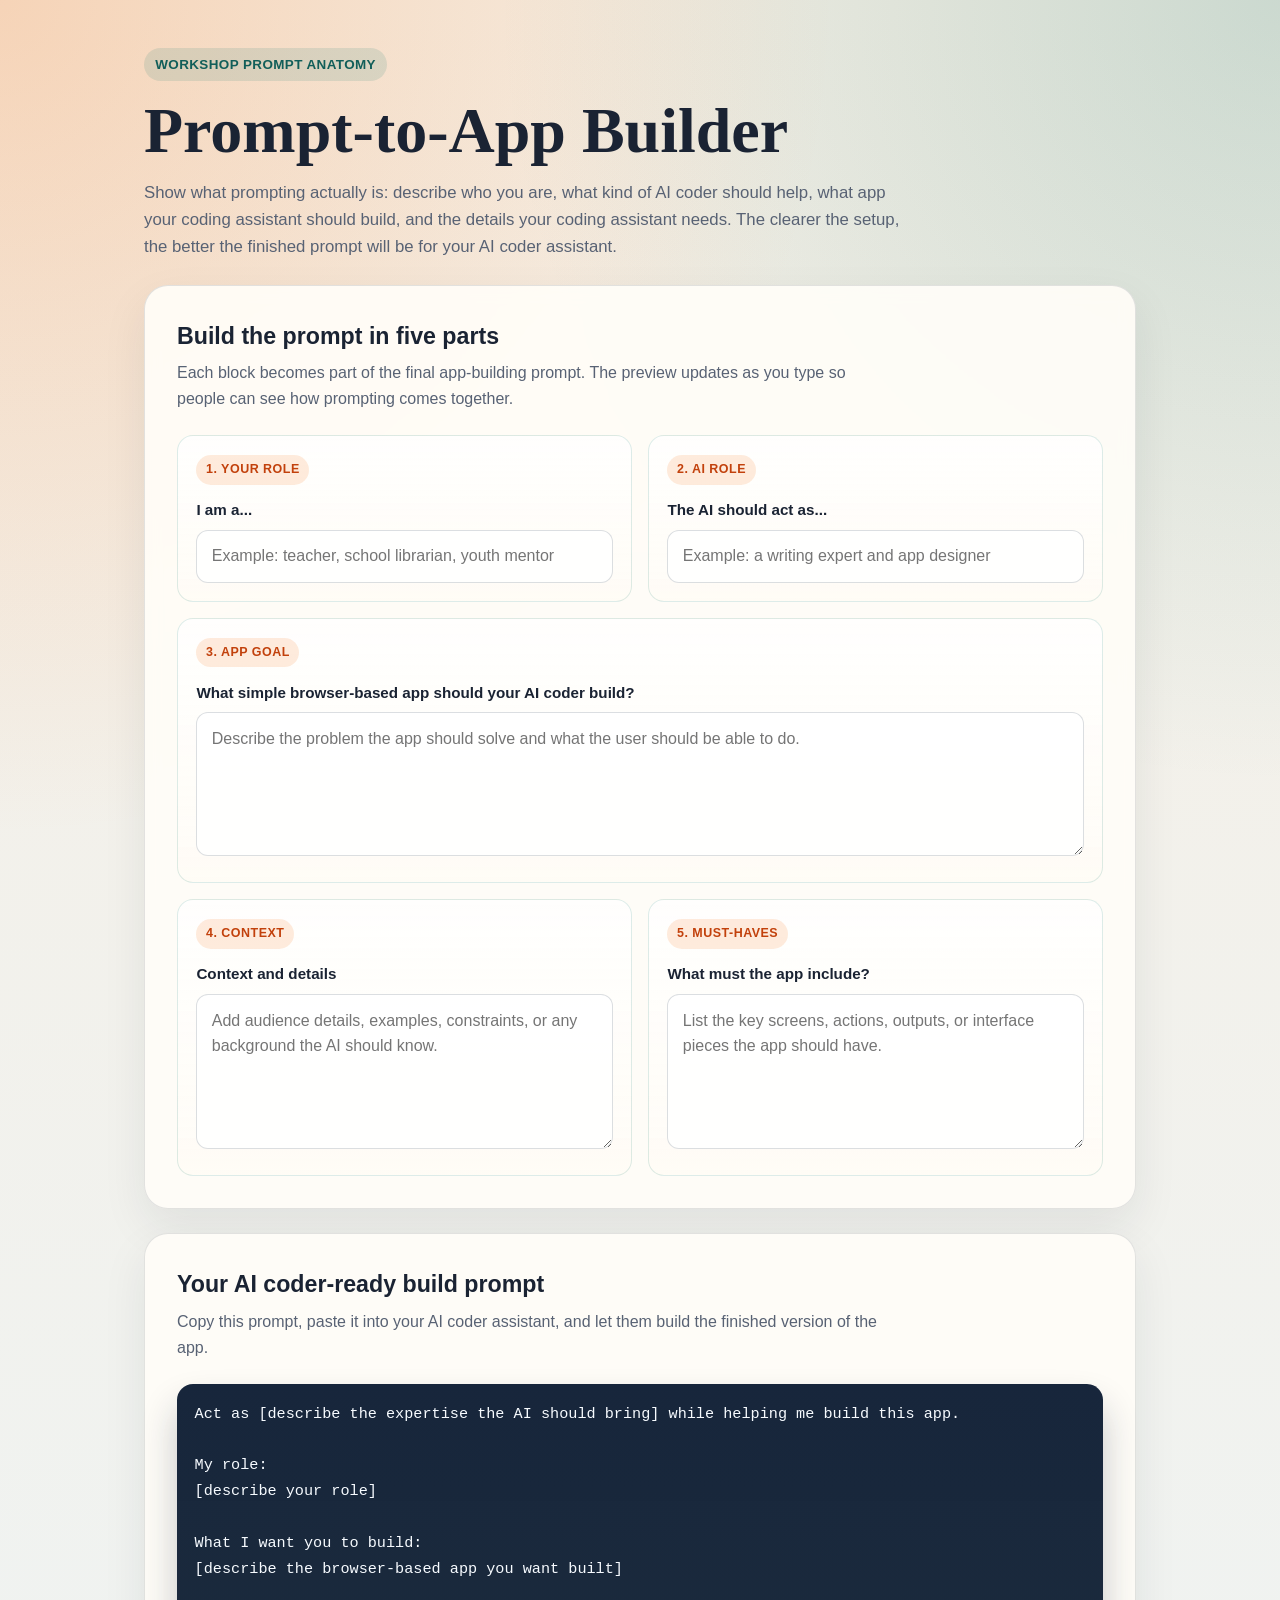
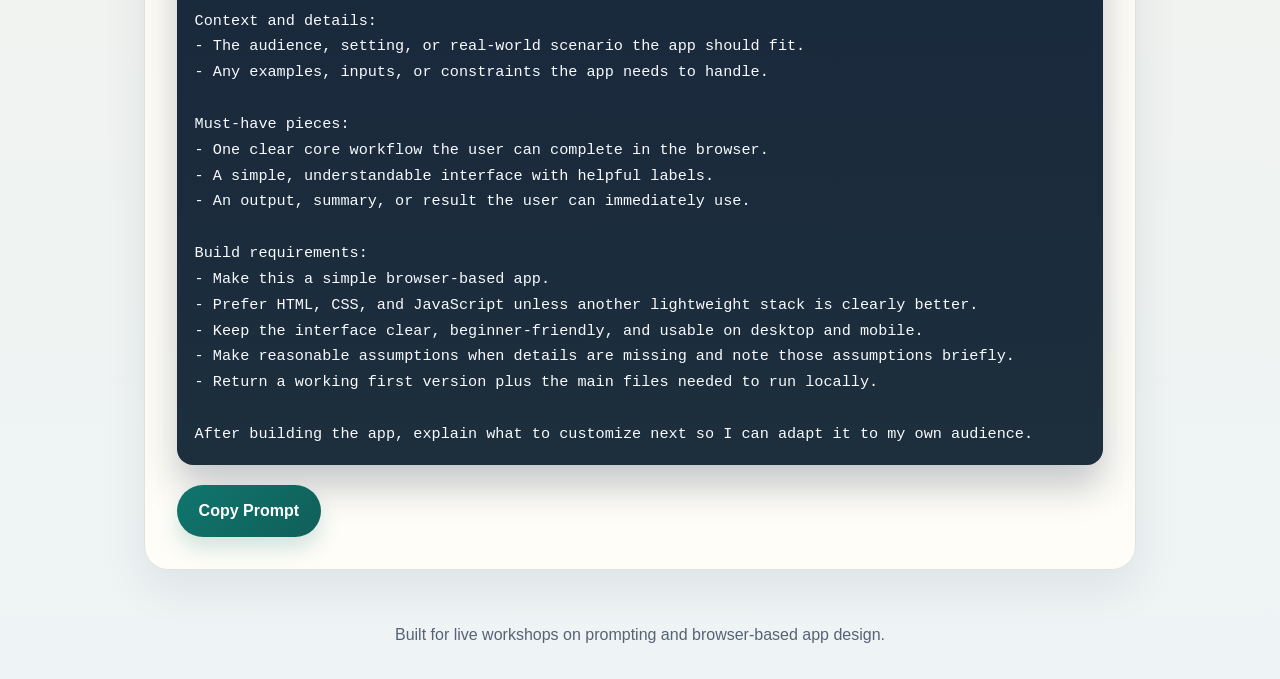
==== index.html @ fe6d316c "Add prompt-to-app builder" ====
<!DOCTYPE html>
<html lang="en">
<head>
  <meta charset="UTF-8" />
  <meta name="viewport" content="width=device-width, initial-scale=1.0" />
  <title>Prompt-to-App Builder</title>
  <link rel="stylesheet" href="style.css" />
</head>
<body>
  <header>
    <p class="eyebrow">Workshop prompt anatomy</p>
    <h1>Prompt-to-App Builder</h1>
    <p class="subtitle">
      Show what prompting actually is: describe who you are, what kind of AI
      coder should help, what app your coding assistant should build, and the
      details your coding assistant needs. The clearer the setup, the better
      the finished prompt will be for your AI coder assistant.
    </p>
  </header>

  <main>
    <section class="form-section" aria-label="Prompt builder form">
      <div class="section-heading">
        <h2>Build the prompt in five parts</h2>
        <p>
          Each block becomes part of the final app-building prompt. The preview
          updates as you type so people can see how prompting comes together.
        </p>
      </div>

      <div class="prompt-grid">
        <div class="prompt-block">
          <p class="block-label">1. Your role</p>
          <label for="userRole">I am a...</label>
          <input
            type="text"
            id="userRole"
            name="userRole"
            placeholder="Example: teacher, school librarian, youth mentor"
            maxlength="120"
          />
        </div>

        <div class="prompt-block">
          <p class="block-label">2. AI role</p>
          <label for="aiRole">The AI should act as...</label>
          <input
            type="text"
            id="aiRole"
            name="aiRole"
            placeholder="Example: a writing expert and app designer"
            maxlength="160"
          />
        </div>

        <div class="prompt-block prompt-block-wide">
          <p class="block-label">3. App goal</p>
          <label for="appIdea">What simple browser-based app should your AI coder build?</label>
          <textarea
            id="appIdea"
            name="appIdea"
            rows="4"
            placeholder="Describe the problem the app should solve and what the user should be able to do."
            maxlength="500"
          ></textarea>
        </div>

        <div class="prompt-block">
          <p class="block-label">4. Context</p>
          <label for="contextDetails">Context and details</label>
          <textarea
            id="contextDetails"
            name="contextDetails"
            rows="5"
            placeholder="Add audience details, examples, constraints, or any background the AI should know."
            maxlength="1000"
          ></textarea>
        </div>

        <div class="prompt-block">
          <p class="block-label">5. Must-haves</p>
          <label for="mustHaves">What must the app include?</label>
          <textarea
            id="mustHaves"
            name="mustHaves"
            rows="5"
            placeholder="List the key screens, actions, outputs, or interface pieces the app should have."
            maxlength="1000"
          ></textarea>
        </div>
      </div>
    </section>

    <section
      class="results-section"
      aria-live="polite"
      aria-label="Generated build prompt"
    >
      <div class="section-heading">
        <h2>Your AI coder-ready build prompt</h2>
        <p>
          Copy this prompt, paste it into your AI coder assistant, and let
          them build the finished version of the app.
        </p>
      </div>

      <div class="prompt-output-card">
        <pre id="promptOutput" class="prompt-output"></pre>
      </div>

      <div class="action-row">
        <button type="button" id="copyBtn" class="btn-primary">Copy Prompt</button>
        <p class="copy-feedback" id="copyFeedback" aria-live="polite"></p>
      </div>
    </section>
  </main>

  <footer>
    <p>
      Built for live workshops on prompting and browser-based app design.
    </p>
  </footer>

  <script src="script.js"></script>
</body>
</html>
---- style.css ----
*,
*::before,
*::after {
  box-sizing: border-box;
}

body,
h1,
h2,
p,
pre {
  margin: 0;
}

:root {
  --color-bg: #f5efe5;
  --color-bg-soft: #eef4f5;
  --color-surface: rgba(255, 253, 248, 0.92);
  --color-surface-strong: #132238;
  --color-primary: #0f766e;
  --color-primary-dark: #115e59;
  --color-accent: #f97316;
  --color-border: rgba(19, 34, 56, 0.12);
  --color-text: #1a2333;
  --color-muted: #586274;
  --color-output-text: #f7fbff;
  --color-success: #166534;
  --shadow-soft: 0 18px 45px rgba(26, 35, 51, 0.08);
  --shadow-output: 0 22px 36px rgba(19, 34, 56, 0.24);
  --radius-lg: 24px;
  --radius-md: 16px;
  --radius-sm: 12px;
  --font-body: "Aptos", "Segoe UI", sans-serif;
  --font-display: Georgia, "Times New Roman", serif;
  --max-width: 1040px;
}

body {
  min-height: 100vh;
  font-family: var(--font-body);
  color: var(--color-text);
  line-height: 1.6;
  background:
    radial-gradient(circle at top left, rgba(249, 115, 22, 0.22), transparent 32%),
    radial-gradient(circle at top right, rgba(15, 118, 110, 0.18), transparent 30%),
    linear-gradient(180deg, var(--color-bg) 0%, var(--color-bg-soft) 100%);
}

header,
main,
footer {
  width: min(100%, var(--max-width));
  margin: 0 auto;
  padding-left: 1.5rem;
  padding-right: 1.5rem;
}

header {
  padding-top: 3rem;
  padding-bottom: 1.5rem;
}

.eyebrow {
  display: inline-flex;
  align-items: center;
  gap: 0.4rem;
  padding: 0.35rem 0.7rem;
  border-radius: 999px;
  background: rgba(15, 118, 110, 0.12);
  color: var(--color-primary-dark);
  font-size: 0.84rem;
  font-weight: 700;
  letter-spacing: 0.03em;
  text-transform: uppercase;
}

header h1 {
  margin-top: 1rem;
  font-family: var(--font-display);
  font-size: clamp(2.2rem, 5vw, 4rem);
  line-height: 1.05;
}

.subtitle {
  max-width: 760px;
  margin-top: 1rem;
  font-size: 1.05rem;
  color: var(--color-muted);
}

main {
  display: grid;
  gap: 1.5rem;
  padding-bottom: 2.5rem;
}

.form-section,
.results-section {
  padding: 2rem;
  border: 1px solid var(--color-border);
  border-radius: var(--radius-lg);
  background: var(--color-surface);
  box-shadow: var(--shadow-soft);
  backdrop-filter: blur(8px);
  animation: rise-in 420ms ease-out;
}

.section-heading h2 {
  font-size: 1.45rem;
  margin-bottom: 0.35rem;
}

.section-heading p {
  max-width: 700px;
  color: var(--color-muted);
}

.prompt-grid {
  display: grid;
  grid-template-columns: repeat(2, minmax(0, 1fr));
  gap: 1rem;
  margin-top: 1.5rem;
}

.prompt-block {
  padding: 1.15rem;
  border: 1px solid rgba(15, 118, 110, 0.14);
  border-radius: var(--radius-md);
  background:
    linear-gradient(180deg, rgba(255, 255, 255, 0.82), rgba(255, 252, 246, 0.92));
}

.prompt-block-wide {
  grid-column: span 2;
}

.block-label {
  display: inline-flex;
  margin-bottom: 0.85rem;
  padding: 0.3rem 0.6rem;
  border-radius: 999px;
  background: rgba(249, 115, 22, 0.14);
  color: #c2410c;
  font-size: 0.78rem;
  font-weight: 700;
  letter-spacing: 0.04em;
  text-transform: uppercase;
}

label {
  display: block;
  margin-bottom: 0.45rem;
  font-size: 0.95rem;
  font-weight: 700;
}

input[type="text"],
select,
textarea {
  width: 100%;
  border: 1px solid rgba(19, 34, 56, 0.15);
  border-radius: var(--radius-sm);
  background: rgba(255, 255, 255, 0.88);
  color: var(--color-text);
  font: inherit;
  padding: 0.8rem 0.9rem;
  outline: none;
  transition: border-color 160ms ease, box-shadow 160ms ease, transform 160ms ease;
}

textarea {
  min-height: 9rem;
  resize: vertical;
}

input[type="text"]:focus,
select:focus,
textarea:focus {
  border-color: rgba(15, 118, 110, 0.65);
  box-shadow: 0 0 0 4px rgba(15, 118, 110, 0.12);
  transform: translateY(-1px);
}

.prompt-output-card {
  margin-top: 1.5rem;
  padding: 1.1rem;
  border-radius: var(--radius-md);
  background:
    linear-gradient(180deg, rgba(19, 34, 56, 0.98), rgba(17, 35, 50, 0.95));
  box-shadow: var(--shadow-output);
}

.prompt-output {
  white-space: pre-wrap;
  word-break: break-word;
  min-height: 22rem;
  color: var(--color-output-text);
  font-family: Consolas, "Courier New", monospace;
  font-size: 0.95rem;
  line-height: 1.7;
}

.action-row {
  display: flex;
  flex-wrap: wrap;
  align-items: center;
  gap: 0.85rem;
  margin-top: 1.25rem;
}

.btn-primary {
  border: none;
  border-radius: 999px;
  background: linear-gradient(135deg, var(--color-primary), var(--color-primary-dark));
  color: #fff;
  font: inherit;
  font-weight: 700;
  padding: 0.8rem 1.35rem;
  cursor: pointer;
  transition: transform 140ms ease, box-shadow 140ms ease;
  box-shadow: 0 12px 20px rgba(15, 118, 110, 0.18);
}

.btn-primary:hover {
  transform: translateY(-1px);
  box-shadow: 0 14px 24px rgba(15, 118, 110, 0.24);
}

.btn-primary:active {
  transform: translateY(0);
}

.copy-feedback {
  min-height: 1.5rem;
  font-size: 0.92rem;
  font-weight: 700;
  color: var(--color-success);
}

footer {
  padding-top: 0.75rem;
  padding-bottom: 2rem;
  text-align: center;
  color: var(--color-muted);
}

.footer-note {
  margin-top: 0.35rem;
  font-size: 0.9rem;
}

[hidden] {
  display: none !important;
}

@keyframes rise-in {
  from {
    opacity: 0;
    transform: translateY(18px);
  }

  to {
    opacity: 1;
    transform: translateY(0);
  }
}

@media (max-width: 760px) {
  header {
    padding-top: 2rem;
  }

  .form-section,
  .results-section {
    padding: 1.25rem;
  }

  .prompt-grid {
    grid-template-columns: 1fr;
  }

  .prompt-block-wide {
    grid-column: span 1;
  }

  .prompt-output {
    min-height: 18rem;
  }
}
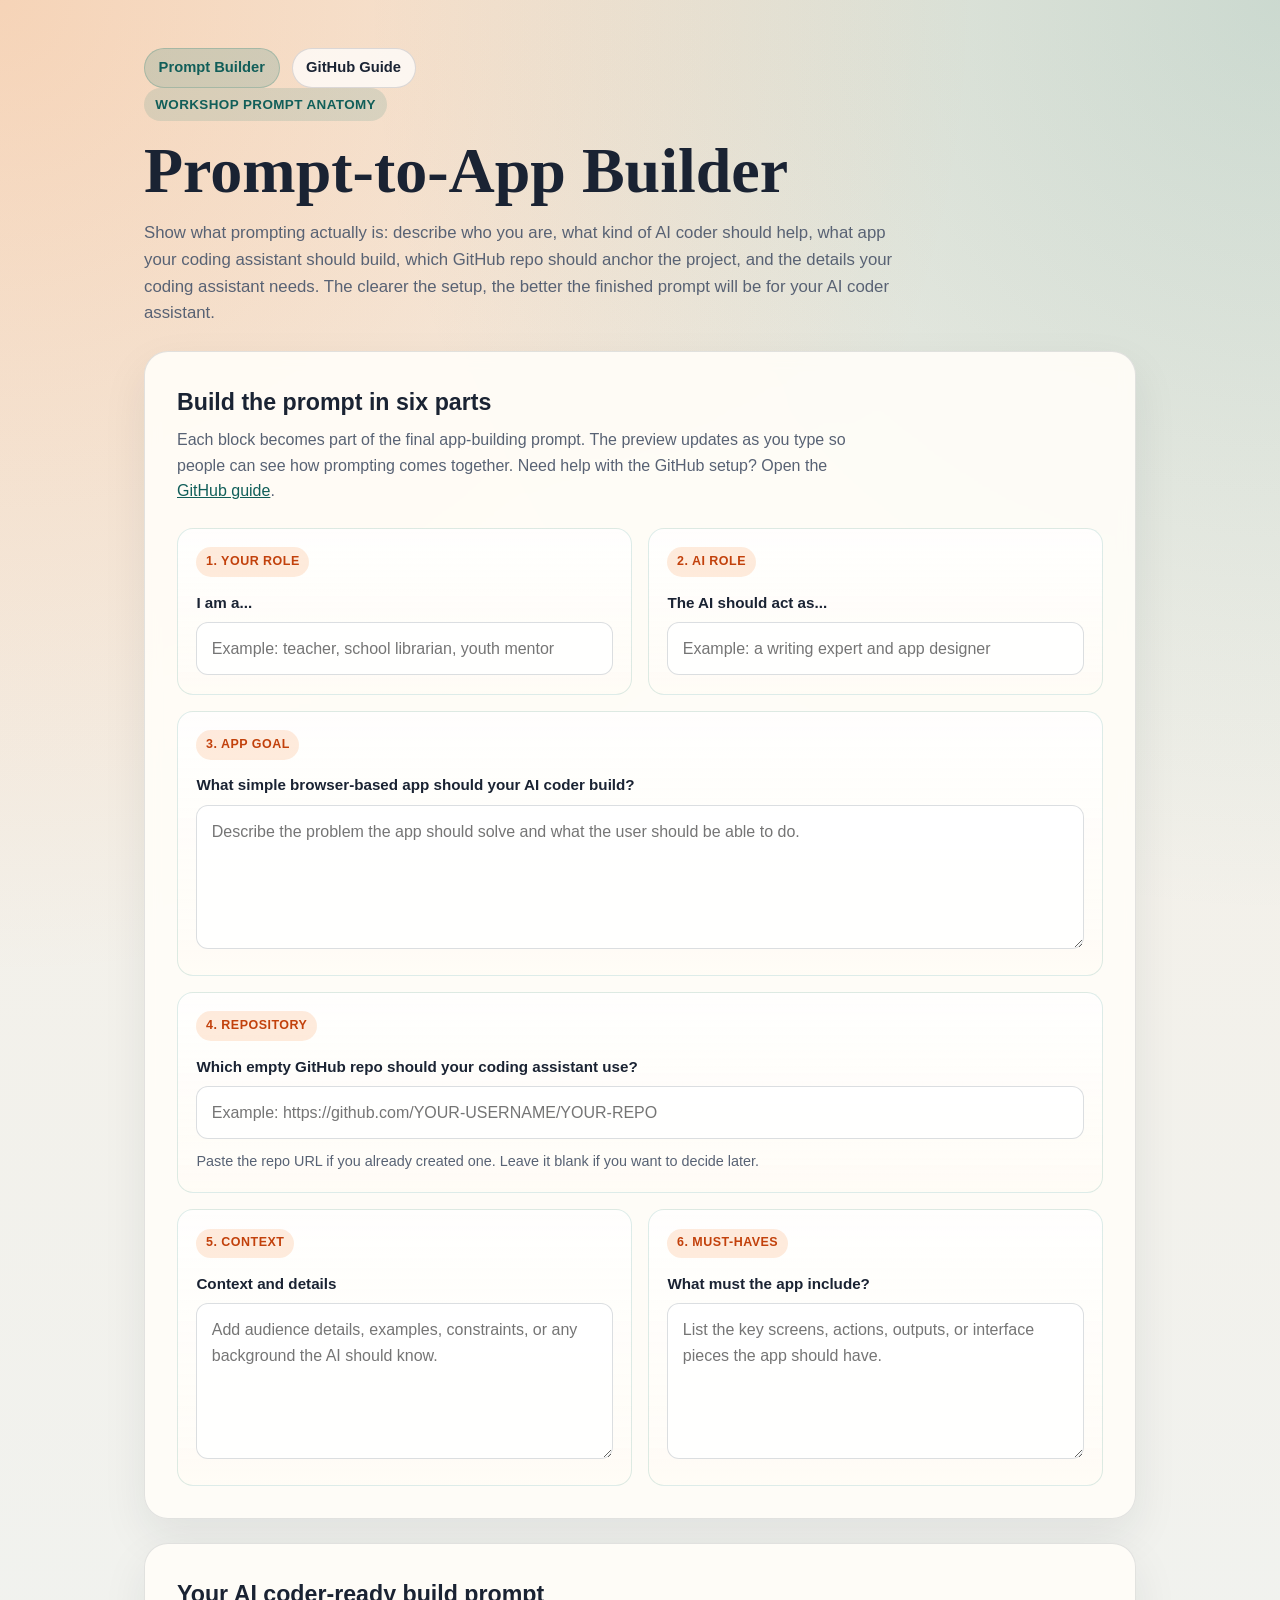
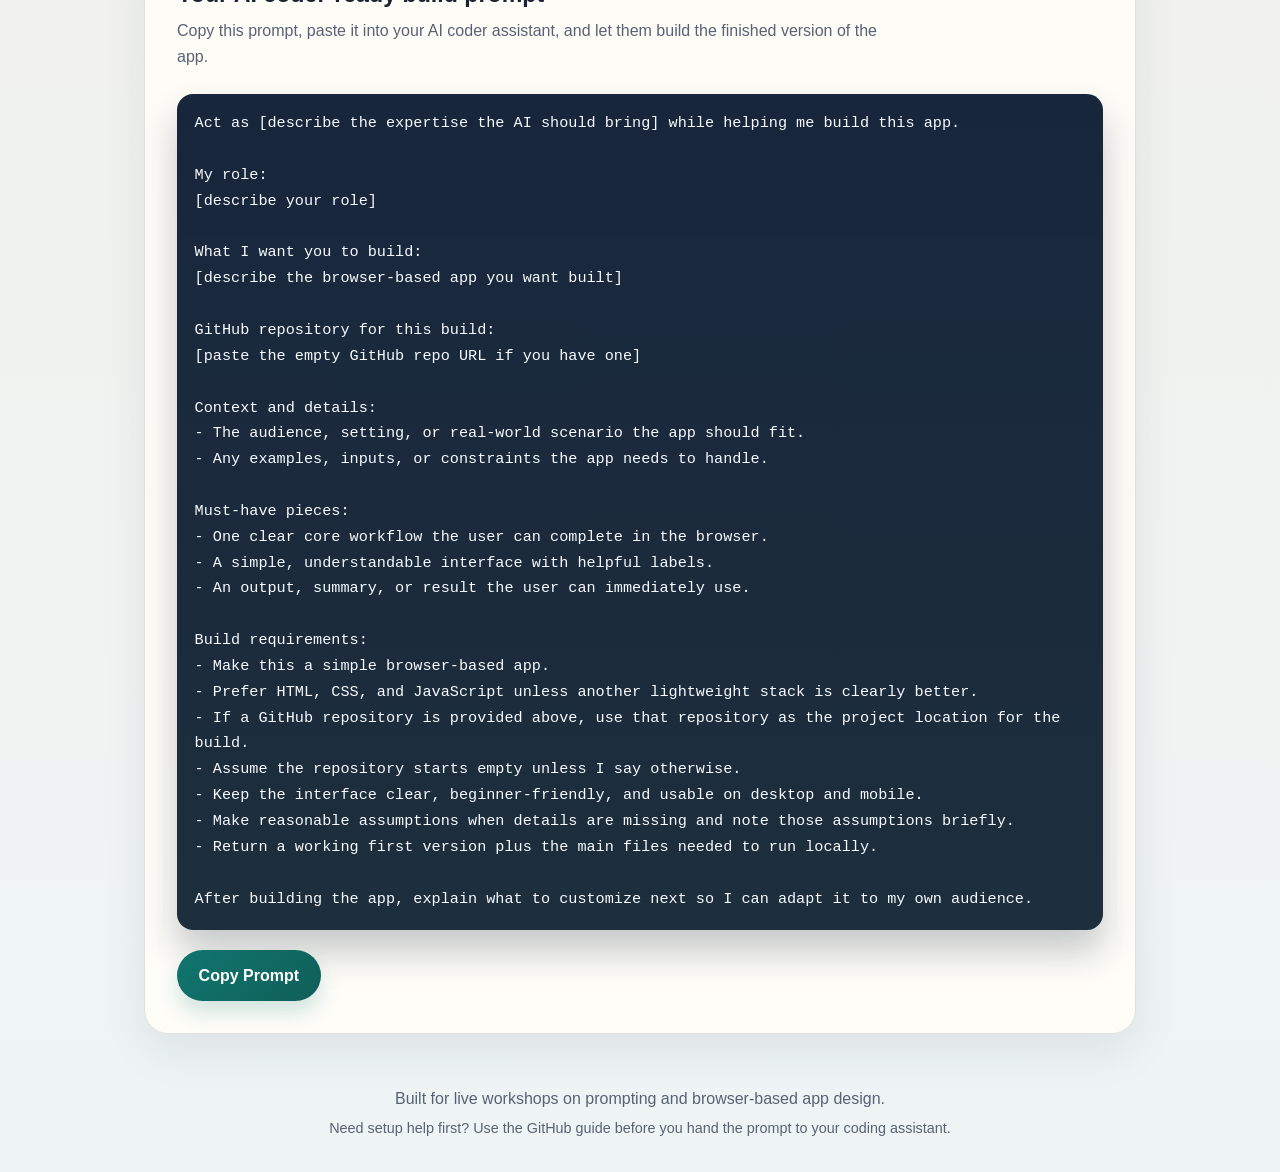
==== commit 398bc73c: "Add GitHub guide and repo field" ====
--- a/index.html
+++ b/index.html
@@ -8,23 +8,30 @@
 </head>
 <body>
   <header>
+    <nav class="top-nav" aria-label="Primary">
+      <a class="nav-link is-current" href="index.html">Prompt Builder</a>
+      <a class="nav-link" href="github-guide.html">GitHub Guide</a>
+    </nav>
     <p class="eyebrow">Workshop prompt anatomy</p>
     <h1>Prompt-to-App Builder</h1>
     <p class="subtitle">
       Show what prompting actually is: describe who you are, what kind of AI
-      coder should help, what app your coding assistant should build, and the
-      details your coding assistant needs. The clearer the setup, the better
-      the finished prompt will be for your AI coder assistant.
+      coder should help, what app your coding assistant should build, which
+      GitHub repo should anchor the project, and the details your coding
+      assistant needs. The clearer the setup, the better the finished prompt
+      will be for your AI coder assistant.
     </p>
   </header>
 
   <main>
     <section class="form-section" aria-label="Prompt builder form">
       <div class="section-heading">
-        <h2>Build the prompt in five parts</h2>
+        <h2>Build the prompt in six parts</h2>
         <p>
           Each block becomes part of the final app-building prompt. The preview
           updates as you type so people can see how prompting comes together.
+          Need help with the GitHub setup? Open the
+          <a href="github-guide.html">GitHub guide</a>.
         </p>
       </div>
 
@@ -65,8 +72,24 @@
           ></textarea>
         </div>
 
+        <div class="prompt-block prompt-block-wide">
+          <p class="block-label">4. Repository</p>
+          <label for="repoUrl">Which empty GitHub repo should your coding assistant use?</label>
+          <input
+            type="url"
+            id="repoUrl"
+            name="repoUrl"
+            placeholder="Example: https://github.com/YOUR-USERNAME/YOUR-REPO"
+            maxlength="240"
+          />
+          <p class="field-note">
+            Paste the repo URL if you already created one. Leave it blank if
+            you want to decide later.
+          </p>
+        </div>
+
         <div class="prompt-block">
-          <p class="block-label">4. Context</p>
+          <p class="block-label">5. Context</p>
           <label for="contextDetails">Context and details</label>
           <textarea
             id="contextDetails"
@@ -78,7 +101,7 @@
         </div>
 
         <div class="prompt-block">
-          <p class="block-label">5. Must-haves</p>
+          <p class="block-label">6. Must-haves</p>
           <label for="mustHaves">What must the app include?</label>
           <textarea
             id="mustHaves"
@@ -119,6 +142,10 @@
     <p>
       Built for live workshops on prompting and browser-based app design.
     </p>
+    <p class="footer-note">
+      Need setup help first? Use the GitHub guide before you hand the prompt to
+      your coding assistant.
+    </p>
   </footer>
 
   <script src="script.js"></script>
--- a/style.css
+++ b/style.css
@@ -7,9 +7,18 @@
 body,
 h1,
 h2,
+h3,
 p,
-pre {
+pre,
+ol,
+ul,
+li {
   margin: 0;
+}
+
+ol,
+ul {
+  padding: 0;
 }
 
 :root {
@@ -60,6 +69,38 @@
   padding-bottom: 1.5rem;
 }
 
+.top-nav {
+  display: flex;
+  flex-wrap: wrap;
+  gap: 0.75rem;
+}
+
+.nav-link {
+  display: inline-flex;
+  align-items: center;
+  padding: 0.45rem 0.85rem;
+  border: 1px solid rgba(19, 34, 56, 0.14);
+  border-radius: 999px;
+  background: rgba(255, 255, 255, 0.72);
+  color: var(--color-text);
+  font-size: 0.92rem;
+  font-weight: 700;
+  text-decoration: none;
+  transition: transform 140ms ease, box-shadow 140ms ease, background 140ms ease;
+}
+
+.nav-link:hover,
+.nav-link:focus-visible {
+  transform: translateY(-1px);
+  box-shadow: 0 10px 18px rgba(19, 34, 56, 0.08);
+}
+
+.nav-link.is-current {
+  background: rgba(15, 118, 110, 0.16);
+  color: var(--color-primary-dark);
+  border-color: rgba(15, 118, 110, 0.22);
+}
+
 .eyebrow {
   display: inline-flex;
   align-items: center;
@@ -88,6 +129,13 @@
   color: var(--color-muted);
 }
 
+.subtitle a,
+.section-heading a,
+.resource-list a,
+footer a {
+  color: var(--color-primary-dark);
+}
+
 main {
   display: grid;
   gap: 1.5rem;
@@ -95,7 +143,8 @@
 }
 
 .form-section,
-.results-section {
+.results-section,
+.guide-section {
   padding: 2rem;
   border: 1px solid var(--color-border);
   border-radius: var(--radius-lg);
@@ -112,6 +161,12 @@
 
 .section-heading p {
   max-width: 700px;
+  color: var(--color-muted);
+}
+
+.field-note {
+  margin-top: 0.7rem;
+  font-size: 0.9rem;
   color: var(--color-muted);
 }
 
@@ -155,6 +210,7 @@
 }
 
 input[type="text"],
+input[type="url"],
 select,
 textarea {
   width: 100%;
@@ -174,6 +230,7 @@
 }
 
 input[type="text"]:focus,
+input[type="url"]:focus,
 select:focus,
 textarea:focus {
   border-color: rgba(15, 118, 110, 0.65);
@@ -237,6 +294,70 @@
   color: var(--color-success);
 }
 
+.step-list {
+  display: grid;
+  gap: 0.9rem;
+  margin-top: 1.5rem;
+  padding-left: 1.25rem;
+}
+
+.step-list li {
+  color: var(--color-text);
+}
+
+.tutorial-grid {
+  display: grid;
+  grid-template-columns: repeat(2, minmax(0, 1fr));
+  gap: 1rem;
+  margin-top: 1.5rem;
+}
+
+.tutorial-card {
+  padding: 1.2rem;
+  border: 1px solid rgba(19, 34, 56, 0.12);
+  border-radius: var(--radius-md);
+  background: rgba(255, 255, 255, 0.82);
+}
+
+.tutorial-card h3 {
+  font-size: 1.05rem;
+  margin-bottom: 0.45rem;
+}
+
+.tutorial-card p {
+  color: var(--color-muted);
+}
+
+.tutorial-card-wide {
+  grid-column: span 2;
+}
+
+.code-block {
+  margin-top: 0.9rem;
+  padding: 1rem;
+  border-radius: var(--radius-sm);
+  background: rgba(19, 34, 56, 0.96);
+  color: var(--color-output-text);
+  font-family: Consolas, "Courier New", monospace;
+  font-size: 0.92rem;
+  line-height: 1.65;
+  overflow-x: auto;
+}
+
+.resource-list {
+  display: grid;
+  gap: 0.8rem;
+  margin-top: 1.35rem;
+  list-style: none;
+}
+
+.resource-list li {
+  padding: 1rem 1.1rem;
+  border: 1px solid rgba(19, 34, 56, 0.12);
+  border-radius: var(--radius-md);
+  background: rgba(255, 255, 255, 0.82);
+}
+
 footer {
   padding-top: 0.75rem;
   padding-bottom: 2rem;
@@ -271,7 +392,8 @@
   }
 
   .form-section,
-  .results-section {
+  .results-section,
+  .guide-section {
     padding: 1.25rem;
   }
 
@@ -283,6 +405,14 @@
     grid-column: span 1;
   }
 
+  .tutorial-grid {
+    grid-template-columns: 1fr;
+  }
+
+  .tutorial-card-wide {
+    grid-column: span 1;
+  }
+
   .prompt-output {
     min-height: 18rem;
   }
